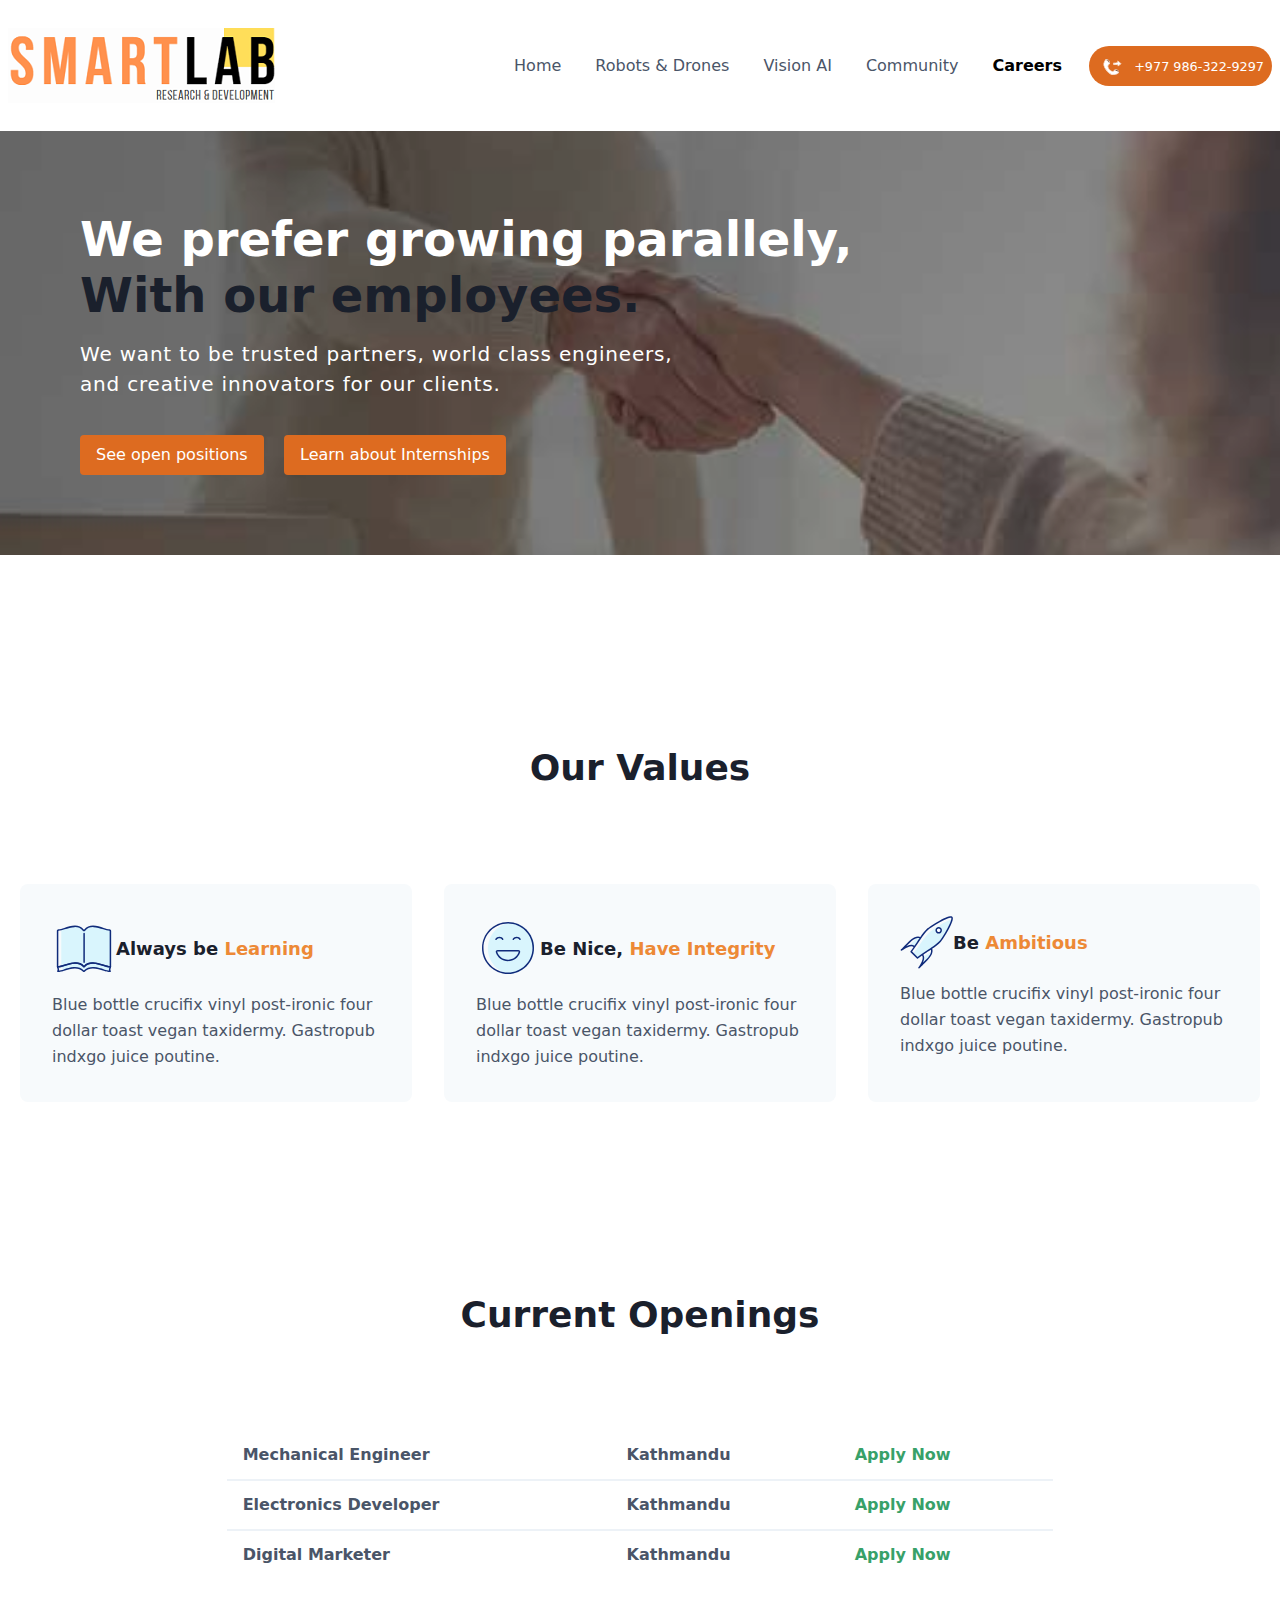
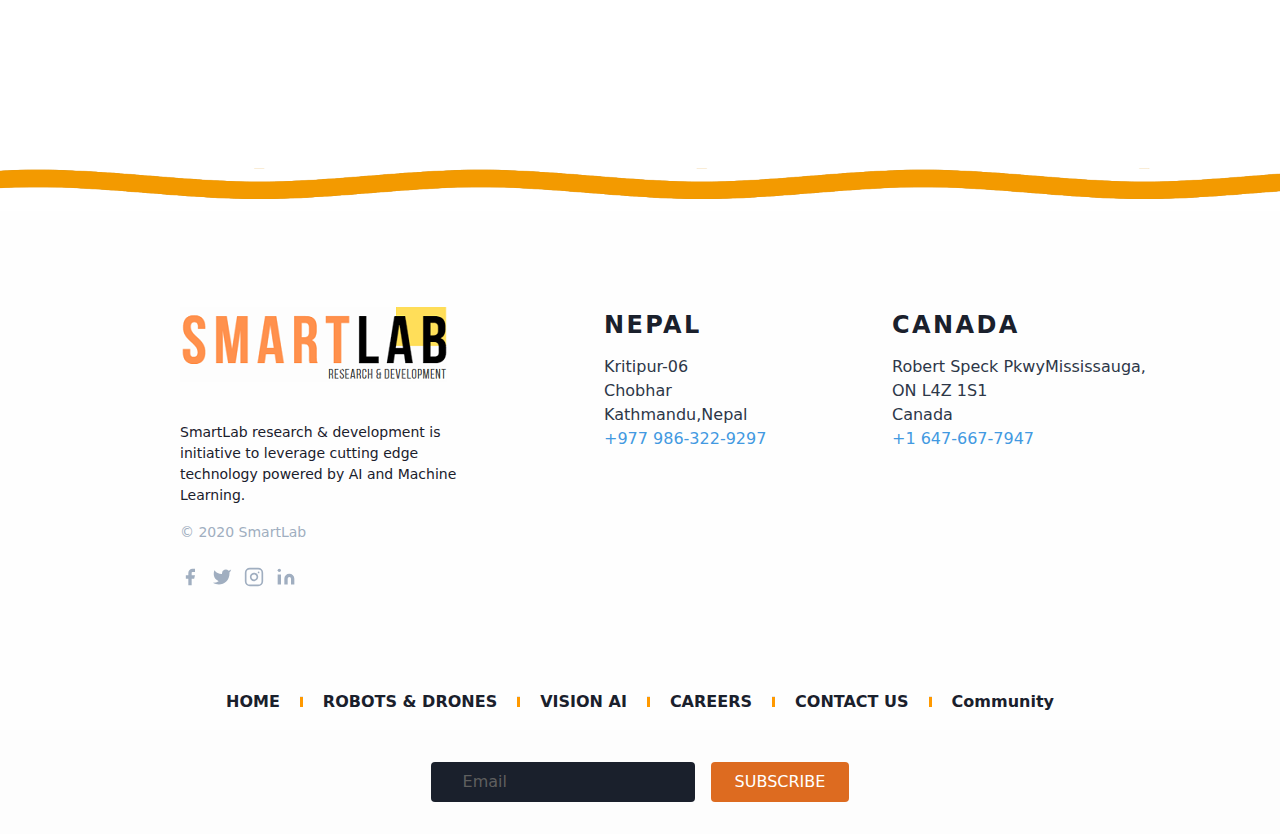
==== carrers/index.html @ 4c3795b8 "svsf" ====
<!DOCTYPE html>
<html lang="en">

<head>
    <meta charset="UTF-8">
    <meta name="viewport" content="width=device-width, initial-scale=1.0">
    <title>Smart Lab || Work with us</title>
    <meta title="Smart Lab || Work with us">
    <meta name="Description" content="We are always waiting for some Intelligent, Hard working and Passionate engineers to fulfill us.">
    <meta name="Keywords" content="smartlab jobs, openings in smartlab,why smartlab,drone jobs nepal,robotics jobs nepal">
    <link rel="shortcut icon" href="../favicon.ico">
    <link rel="stylesheet" href="../css/tail.css">
    <link rel="stylesheet" href="../css/style.css">
</head>

<body>
    <div>
        <header class="text-gray-700 body-font md:py-5">
            <div class="container mx-auto flex flex-wrap p-2 flex-col md:flex-row items-center">
                <a class="flex title-font font-medium items-center text-gray-900 mb-4 md:mb-0">
                    <img src="../images/smart_logo.png" alt="logo">
                </a>
                <nav class="md:ml-auto flex flex-wrap items-center text-base justify-center" id="navtop">
                    <a class="mr-5 hover:text-gray-900" href="/">Home</a>
                    <a class="mr-5 hover:text-gray-900" href="/robotics-and-drones-in-nepal/">Robots & Drones</a>
                    <a class="mr-5 hover:text-gray-900" href="/vision-ai/">Vision AI</a>
                    <a class="mr-5 hover:text-gray-900" href="/blog/">Community</a>
                    <a class="mr-5 hover:text-gray-900 active" href="/carrers/">Careers</a>
                </nav>
                <button
                    class="inline-flex items-center bg-orange-600  border-0 py-1 px-2 focus:outline-none hover:bg-orange-500 rounded-full text-white mt-4 md:mt-0">
                    <img src="../images/call.svg" alt="call" class="h-8 w-8" id="call">&nbsp;
                    <a href="tel:+977 986 322 9297"><span style="font-size: 0.8rem;">+977 986-322-9297</span></a>
                </button>
            </div>
        </header>
        <div class="imgsection flex justify-center items-center mb-24"
            style="background-image: url('../images/carr.jpg');background-repeat: no-repeat;background-size: cover;background-position: center;">
            <div class="overlay p-10 sm:p-20">
                <h1 class="title-font sm:text-4xl text-2xl mb-4 font-medium text-white  title1" id="title">
                    We prefer growing parallely,<span class="text-gray-900">
                        <br id="aa">With our employees.</span>
                </h1>
                <p class="mb-4 text-white" id="tex2">
                    We want to be trusted partners, world class engineers,<br> and creative innovators for our clients.
                </p>
                <button
                    class="inline-flex items-center bg-orange-600  border-0 py-2 px-4 focus:outline-none hover:bg-orange-500 rounded text-white mt-5">
                    See open positions
                </button>
                &nbsp;&nbsp;
                <button
                    class="inline-flex items-center bg-orange-600  border-0 py-2 px-4 focus:outline-none hover:bg-orange-500 rounded text-white mt-3 sm:mt-0">
                    Learn about Internships
                </button>
            </div>
        </div>
    </div>



    <section class="text-gray-700 body-font">
        <div class="container px-5 py-24 mx-auto">
            <div class="flex flex-col text-center w-full mb-20">
                <h2 class="sm:text-4xl text-2xl text-lg font-medium title-font mb-4 text-gray-900" id="title">Our Values
                </h2>
            </div>
            <div class="flex flex-wrap -m-4">
                <div class="p-4 md:w-1/3">
                    <div class="flex rounded-lg h-full bg-gray-100 p-8 flex-col">
                        <div class="flex items-center mb-3">
                            <img src="../images/learning.svg" alt="learning">
                            <h2 class="text-gray-900 text-lg title-font font-medium" id="val">Always be <span
                                    class="text-orange-500">Learning</span></h2>
                        </div>
                        <div class="flex-grow">
                            <p class="leading-relaxed text-base">Blue bottle crucifix vinyl post-ironic four dollar
                                toast vegan taxidermy. Gastropub indxgo juice poutine.</p>

                        </div>
                    </div>
                </div>
                <div class="p-4 md:w-1/3">
                    <div class="flex rounded-lg h-full bg-gray-100 p-8 flex-col">
                        <div class="flex items-center mb-3">
                            <img src="../images/happy.svg" alt="happy">
                            <h2 class="text-gray-900 text-lg title-font font-medium" id="val">Be Nice, <span
                                    class="text-orange-500">Have Integrity</span></h2>
                        </div>
                        <div class="flex-grow">
                            <p class="leading-relaxed text-base">Blue bottle crucifix vinyl post-ironic four dollar
                                toast vegan taxidermy. Gastropub indxgo juice poutine.</p>
                        </div>
                    </div>
                </div>
                <div class="p-4 md:w-1/3">
                    <div class="flex rounded-lg h-full bg-gray-100 p-8 flex-col">
                        <div class="flex items-center mb-3">
                            <img src="../images/ambitious.svg" alt="ambitious">
                            <h2 class="text-gray-900 text-lg title-font font-medium" id="val">Be <span
                                    class="text-orange-500">Ambitious</span></h2>
                        </div>
                        <div class="flex-grow">
                            <p class="leading-relaxed text-base">Blue bottle crucifix vinyl post-ironic four dollar
                                toast vegan taxidermy. Gastropub indxgo juice poutine.</p>
                        </div>
                    </div>
                </div>
            </div>
        </div>
    </section>


    <section class="text-gray-700 body-font">
        <div class="container px-5 py-24 mx-auto">
            <div class="flex flex-col text-center w-full mb-20">
                <h2 class="sm:text-4xl text-2xl text-lg font-medium title-font mb-4 text-gray-900" id="title">Current
                    Openings
                </h2>
            </div>
            <div class="lg:w-2/3 w-full mx-auto overflow-auto">
                <table class="table-auto w-full text-left whitespace-no-wrap">
                    <tbody>
                        <tr>
                            <td class="px-4 py-3"><strong>Mechanical Engineer</strong></td>
                            <td class="px-4 py-3" id="val">Kathmandu</td>
                            <td class="px-4 py-3 text-green-600" id="val"><a href="#">Apply Now</a></td>
                        </tr>
                        <tr>
                            <td class="border-t-2 border-gray-200 px-4 py-3"><strong>Electronics Developer</strong></td>
                            <td class="border-t-2 border-gray-200 px-4 py-3" id="val">Kathmandu</td>
                            <td class="border-t-2 border-gray-200 px-4 py-3 text-green-600" id="val"><a href="#">Apply
                                    Now</a></td>

                        </tr>
                        <tr>
                            <td class="border-t-2 border-gray-200 px-4 py-3"><strong>Digital Marketer</strong></td>
                            <td class="border-t-2 border-gray-200 px-4 py-3" id="val">Kathmandu</td>
                            <td class="border-t-2 border-gray-200 px-4 py-3 text-green-600" id="val"><a href="#">Apply
                                    Now</a></td>

                        </tr>
                    </tbody>
                </table>
            </div>
        </div>
    </section>
    <div class="foot">
        <div class="container mx-auto flex flex-wrap p-2 flex-col md:flex-row items-center bg-gray-900">
            <nav class="md:ml-auto flex flex-wrap items-center text-base justify-center">
                <a class="mr-5 text-white" href="/">Home</a>
                <a class="mr-5 text-white" href="/robotics-and-drones-in-nepal/">Robots & Drones</a>
                <a class="mr-5 text-white" href="/vision-ai/">Vision AI</a>
                <a class="mr-5 text-white" href="/blog/">Community</a>
                <a class="mr-5 text-white" href="/carrers/">Careers</a>
            </nav>
        </div>
    </div>
    <img src="../images/a.png" alt="bott" class="mt-20">
    <section class="text-white body-font" style="background-color: rgb(254, 254, 254);">
        <div class="container px-5 py-24 mx-auto">
            <div class="flex flex-wrap -mx-4 -my-8">
                <div class="py-8 px-4 lg:w-1/3">
                    <div class="h-full flex items-start">
                        <div class="w-full flex-shrink-0 md:mx-auto mx-auto text-center md:text-left md:pl-20 md:ml-20">
                            <a
                                class="flex title-font font-medium items-center md:justify-start justify-center text-gray-900">
                                <img src="../images/smart_logo.png" alt="log">
                            </a>
                            <p class="mt-10 text-sm text-gray-900 pl-6 pr-4 md:px-0">SmartLab research & development is
                                initiative to
                                leverage cutting edge technology powered by AI and Machine Learning.</p>
                            <p class="text-gray-500 text-sm text-center sm:text-left mt-4">© 2020 SmartLab
                            </p>
                            <span class="inline-flex lg:ml-auto  mt-6 w-full justify-center md:justify-start md:w-auto">
                                <a class="text-gray-500">
                                    <svg fill="currentColor" stroke-linecap="round" stroke-linejoin="round"
                                        stroke-width="2" class="w-5 h-5" viewBox="0 0 24 24">
                                        <path d="M18 2h-3a5 5 0 00-5 5v3H7v4h3v8h4v-8h3l1-4h-4V7a1 1 0 011-1h3z"></path>
                                    </svg>
                                </a>
                                <a class="ml-3 text-gray-500">
                                    <svg fill="currentColor" stroke-linecap="round" stroke-linejoin="round"
                                        stroke-width="2" class="w-5 h-5" viewBox="0 0 24 24">
                                        <path
                                            d="M23 3a10.9 10.9 0 01-3.14 1.53 4.48 4.48 0 00-7.86 3v1A10.66 10.66 0 013 4s-4 9 5 13a11.64 11.64 0 01-7 2c9 5 20 0 20-11.5a4.5 4.5 0 00-.08-.83A7.72 7.72 0 0023 3z">
                                        </path>
                                    </svg>
                                </a>
                                <a class="ml-3 text-gray-500">
                                    <svg fill="none" stroke="currentColor" stroke-linecap="round"
                                        stroke-linejoin="round" stroke-width="2" class="w-5 h-5" viewBox="0 0 24 24">
                                        <rect width="20" height="20" x="2" y="2" rx="5" ry="5"></rect>
                                        <path d="M16 11.37A4 4 0 1112.63 8 4 4 0 0116 11.37zm1.5-4.87h.01"></path>
                                    </svg>
                                </a>
                                <a class="ml-3 text-gray-500">
                                    <svg fill="currentColor" stroke="currentColor" stroke-linecap="round"
                                        stroke-linejoin="round" stroke-width="0" class="w-5 h-5" viewBox="0 0 24 24">
                                        <path stroke="none"
                                            d="M16 8a6 6 0 016 6v7h-4v-7a2 2 0 00-2-2 2 2 0 00-2 2v7h-4v-7a6 6 0 016-6zM2 9h4v12H2z">
                                        </path>
                                        <circle cx="4" cy="4" r="2" stroke="none"></circle>
                                    </svg>
                                </a>
                            </span>
                        </div>
                    </div>
                </div>
                <div class="py-4 md:py-8 px-4 lg:w-1/3">
                    <div class="h-full flex items-start">
                        <div class="flex-grow pl-10 md:pl-20 md:ml-20">
                            <h2 class="title-font font-medium  tracking-widest text-sm mb-3 text-gray-900"
                                style="font-size:1.5rem ;"><strong><b>NEPAL</b></strong></h2>
                            <nav class="list-none mb-10">
                                <li>
                                    <a class="text-gray-800">Kritipur-06</a>
                                </li>
                                <li>
                                    <a class="text-gray-800">Chobhar</a>
                                </li>
                                <li>
                                    <a class="text-gray-800">Kathmandu,Nepal</a>
                                </li>
                                <li>
                                    <a href="tel:+977 986 322 9297" class="text-blue-500"><span>+977
                                            986-322-9297</span></a>
                                </li>
                            </nav>
                        </div>
                    </div>
                </div>
                <div class="py-4 md:py-8 px-4 lg:w-1/3">
                    <div class="h-full flex items-start">
                        <div class="flex-grow pl-10 md:pl-6">
                            <h2 class="title-font font-medium  tracking-widest text-sm mb-3 text-gray-900"
                                style="font-size:1.5rem ;"><strong><b>CANADA</b></strong></h2>
                            <nav class="list-none mb-10">
                                <li>
                                    <a class="text-gray-800"> Robert Speck PkwyMississauga,<br> ON L4Z 1S1
                                </li>
                                <li>
                                    <a class="text-gray-800">Canada</a>
                                </li>
                                <li>
                                    <a href="tel:+1 647 667 7947" class="text-blue-500"><span>+1
                                            647-667-7947</span></a>
                                </li>
                            </nav>
                        </div>
                    </div>
                </div>
            </div>
        </div>
        <div class="container mx-auto flex flex-wrap pb-4 flex-col md:flex-row items-center">
            <nav class="mx-auto flex flex-wrap items-center text-base justify-center">
                <a class="ml-5 mr-5 text-gray-900" href="/"><strong>HOME</strong></a>
                <hr style="width: 3px;height: 10px;background-color:rgb(255, 153, 0) ;">
                <a class="ml-5 mr-5 text-gray-900" href="/robotics-and-drones-in-nepal/"><strong>ROBOTS & DRONES</strong></a>
                <hr style="width: 3px;height: 10px;background-color:rgb(255, 153, 0) ;">
                <a class="ml-5 mr-5 text-gray-900" href="/vision-ai/"><strong>VISION AI</strong></a>
                <hr style="width: 3px;height: 10px;background-color:rgb(255, 153, 0) ;">
                <a class="ml-5 mr-5 text-gray-900" href="/carrers/"><strong>CAREERS</strong></a>
                <hr style="width: 3px;height: 10px;background-color:rgb(255, 153, 0) ;">
                <a class="ml-5 mr-5 text-gray-900" href="/contact/"><strong>CONTACT US</strong></a>
                <hr style="width: 3px;height: 10px;background-color:rgb(255, 153, 0) ;">
                <a class="ml-5 mr-5 text-gray-900" href="/blog/"><strong>Community</strong></a>
            </nav>
        </div>
    </section>
    <footer class="text-gray-700 body-font mx-auto flex justify-center bg-gray-400"
        style="background-color: rgb(253, 253, 253);">
        <div class="">
            <div class="container px-5 py-8 flex flex-wrap mx-auto items-center">
                <div class="flex md:flex-no-wrap flex-wrap justify-center md:justify-start">
                    <input
                        class="sm:w-100 w-100 bg-gray-900 rounded sm:mr-4 mr-2 focus:outline-none focus:border-indigo-500 text-base py-2 mb-2 px-8 md:mb-0"
                        placeholder="Email" type="text">
                    <button
                        class="inline-flex text-white bg-orange-600 border-0 py-2 px-6 focus:outline-none hover:bg-orange-500 rounded mb-4 md:mb-0">SUBSCRIBE</button>
                </div>
            </div>
        </div>
    </footer>

    <script src="../js/app.js"></script>
</body>

</html>
---- css/tail.css ----
/*! normalize.css v8.0.1 | MIT License | github.com/necolas/normalize.css */html{line-height:1.15;-webkit-text-size-adjust:100%}body{margin:0}main{display:block}h1{font-size:2em;margin:.67em 0}hr{box-sizing:content-box;height:0;overflow:visible}pre{font-family:monospace,monospace;font-size:1em}a{background-color:transparent}abbr[title]{border-bottom:0;text-decoration:underline;-webkit-text-decoration:underline dotted;text-decoration:underline dotted}b,strong{font-weight:bolder}code,kbd,samp{font-family:monospace,monospace;font-size:1em}small{font-size:80%}sub,sup{font-size:75%;line-height:0;position:relative;vertical-align:baseline}sub{bottom:-0.25em}sup{top:-0.5em}img{border-style:none}button,input,optgroup,select,textarea{font-family:inherit;font-size:100%;line-height:1.15;margin:0}button,input{overflow:visible}button,select{text-transform:none}button,[type="button"],[type="reset"],[type="submit"]{-webkit-appearance:button}button::-moz-focus-inner,[type="button"]::-moz-focus-inner,[type="reset"]::-moz-focus-inner,[type="submit"]::-moz-focus-inner{border-style:none;padding:0}button:-moz-focusring,[type="button"]:-moz-focusring,[type="reset"]:-moz-focusring,[type="submit"]:-moz-focusring{outline:1px dotted ButtonText}fieldset{padding:.35em .75em .625em}legend{box-sizing:border-box;color:inherit;display:table;max-width:100%;padding:0;white-space:normal}progress{vertical-align:baseline}textarea{overflow:auto}[type="checkbox"],[type="radio"]{box-sizing:border-box;padding:0}[type="number"]::-webkit-inner-spin-button,[type="number"]::-webkit-outer-spin-button{height:auto}[type="search"]{-webkit-appearance:textfield;outline-offset:-2px}[type="search"]::-webkit-search-decoration{-webkit-appearance:none}::-webkit-file-upload-button{-webkit-appearance:button;font:inherit}details{display:block}summary{display:list-item}template{display:none}[hidden]{display:none}blockquote,dl,dd,h1,h2,h3,h4,h5,h6,hr,figure,p,pre{margin:0}button{background-color:transparent;background-image:none}button:focus{outline:1px dotted;outline:5px auto -webkit-focus-ring-color}fieldset{margin:0;padding:0}ol,ul{list-style:none;margin:0;padding:0}html{font-family:system-ui,-apple-system,BlinkMacSystemFont,"Segoe UI",Roboto,"Helvetica Neue",Arial,"Noto Sans",sans-serif,"Apple Color Emoji","Segoe UI Emoji","Segoe UI Symbol","Noto Color Emoji";line-height:1.5}*,::before,::after{box-sizing:border-box;border-width:0;border-style:solid;border-color:#e2e8f0}hr{border-top-width:1px}img{border-style:solid}textarea{resize:vertical}input::-moz-placeholder,textarea::-moz-placeholder{color:#a0aec0}input:-ms-input-placeholder,textarea:-ms-input-placeholder{color:#a0aec0}input::-ms-input-placeholder,textarea::-ms-input-placeholder{color:#a0aec0}input::placeholder,textarea::placeholder{color:#a0aec0}button,[role="button"]{cursor:pointer}table{border-collapse:collapse}h1,h2,h3,h4,h5,h6{font-size:inherit;font-weight:inherit}a{color:inherit;text-decoration:inherit}button,input,optgroup,select,textarea{padding:0;line-height:inherit;color:inherit}pre,code,kbd,samp{font-family:Menlo,Monaco,Consolas,"Liberation Mono","Courier New",monospace}img,svg,video,canvas,audio,iframe,embed,object{display:block}img,video{max-width:100%;height:auto}@-webkit-keyframes spin{from{transform:rotate(0deg)}to{transform:rotate(360deg)}}@keyframes spin{from{transform:rotate(0deg)}to{transform:rotate(360deg)}}@-webkit-keyframes ping{0%{transform:scale(1);opacity:1}75%,100%{transform:scale(2);opacity:0}}@keyframes ping{0%{transform:scale(1);opacity:1}75%,100%{transform:scale(2);opacity:0}}@-webkit-keyframes pulse{0%,100%{opacity:1}50%{opacity:.5}}@keyframes pulse{0%,100%{opacity:1}50%{opacity:.5}}@-webkit-keyframes bounce{0%,100%{transform:translateY(-25%);-webkit-animation-timing-function:cubic-bezier(0.8,0,1,1);animation-timing-function:cubic-bezier(0.8,0,1,1)}50%{transform:translateY(0);-webkit-animation-timing-function:cubic-bezier(0,0,0.2,1);animation-timing-function:cubic-bezier(0,0,0.2,1)}}@keyframes bounce{0%,100%{transform:translateY(-25%);-webkit-animation-timing-function:cubic-bezier(0.8,0,1,1);animation-timing-function:cubic-bezier(0.8,0,1,1)}50%{transform:translateY(0);-webkit-animation-timing-function:cubic-bezier(0,0,0.2,1);animation-timing-function:cubic-bezier(0,0,0.2,1)}}.container{width:100%}@media(min-width:640px){.container{max-width:640px}}@media(min-width:768px){.container{max-width:768px}}@media(min-width:1024px){.container{max-width:1024px}}@media(min-width:1280px){.container{max-width:1280px}}.bg-white{--bg-opacity:1;background-color:#fff;background-color:rgba(255,255,255,var(--bg-opacity))}.bg-gray-100{--bg-opacity:1;background-color:#f7fafc;background-color:rgba(247,250,252,var(--bg-opacity))}.bg-gray-300{--bg-opacity:1;background-color:#e2e8f0;background-color:rgba(226,232,240,var(--bg-opacity))}.bg-gray-400{--bg-opacity:1;background-color:#cbd5e0;background-color:rgba(203,213,224,var(--bg-opacity))}.bg-gray-900{--bg-opacity:1;background-color:#1a202c;background-color:rgba(26,32,44,var(--bg-opacity))}.bg-orange-600{--bg-opacity:1;background-color:#dd6b20;background-color:rgba(221,107,32,var(--bg-opacity))}.bg-blue-100{--bg-opacity:1;background-color:#ebf8ff;background-color:rgba(235,248,255,var(--bg-opacity))}.bg-indigo-100{--bg-opacity:1;background-color:#ebf4ff;background-color:rgba(235,244,255,var(--bg-opacity))}.bg-indigo-500{--bg-opacity:1;background-color:#667eea;background-color:rgba(102,126,234,var(--bg-opacity))}.hover\:bg-orange-500:hover{--bg-opacity:1;background-color:#ed8936;background-color:rgba(237,137,54,var(--bg-opacity))}.border-gray-200{--border-opacity:1;border-color:#edf2f7;border-color:rgba(237,242,247,var(--border-opacity))}.focus\:border-indigo-500:focus{--border-opacity:1;border-color:#667eea;border-color:rgba(102,126,234,var(--border-opacity))}.rounded{border-radius:.25rem}.rounded-lg{border-radius:.5rem}.rounded-full{border-radius:9999px}.border-0{border-width:0}.border-4{border-width:4px}.border-t-2{border-top-width:2px}.block{display:block}.inline-block{display:inline-block}.flex{display:flex}.inline-flex{display:inline-flex}.table{display:table}.flex-col{flex-direction:column}.flex-wrap{flex-wrap:wrap}.items-start{align-items:flex-start}.items-end{align-items:flex-end}.items-center{align-items:center}.justify-start{justify-content:flex-start}.justify-center{justify-content:center}.flex-grow{flex-grow:1}.flex-shrink-0{flex-shrink:0}.font-medium{font-weight:500}.h-1{height:.25rem}.h-5{height:1.25rem}.h-8{height:2rem}.h-20{height:5rem}.h-48{height:12rem}.h-64{height:16rem}.h-full{height:100%}.text-sm{font-size:.875rem}.text-base{font-size:1rem}.text-lg{font-size:1.125rem}.text-xl{font-size:1.25rem}.text-2xl{font-size:1.5rem}.text-3xl{font-size:1.875rem}.leading-relaxed{line-height:1.625}.list-none{list-style-type:none}.-m-2{margin:-0.5rem}.-m-4{margin:-1rem}.mx-auto{margin-left:auto;margin-right:auto}.-mx-4{margin-left:-1rem;margin-right:-1rem}.-my-8{margin-top:-2rem;margin-bottom:-2rem}.mb-0{margin-bottom:0}.mb-1{margin-bottom:.25rem}.mt-2{margin-top:.5rem}.mr-2{margin-right:.5rem}.mb-2{margin-bottom:.5rem}.mt-3{margin-top:.75rem}.mb-3{margin-bottom:.75rem}.ml-3{margin-left:.75rem}.mt-4{margin-top:1rem}.mb-4{margin-bottom:1rem}.mt-5{margin-top:1.25rem}.mr-5{margin-right:1.25rem}.ml-5{margin-left:1.25rem}.mt-6{margin-top:1.5rem}.mb-6{margin-bottom:1.5rem}.mb-8{margin-bottom:2rem}.mt-10{margin-top:2.5rem}.mr-10{margin-right:2.5rem}.mb-10{margin-bottom:2.5rem}.mb-12{margin-bottom:3rem}.mt-20{margin-top:5rem}.mb-20{margin-bottom:5rem}.mb-24{margin-bottom:6rem}.object-cover{-o-object-fit:cover;object-fit:cover}.object-center{-o-object-position:center;object-position:center}.opacity-0{opacity:0}.hover\:opacity-100:hover{opacity:1}.focus\:outline-none:focus{outline:0}.overflow-auto{overflow:auto}.overflow-hidden{overflow:hidden}.p-2{padding:.5rem}.p-4{padding:1rem}.p-8{padding:2rem}.p-10{padding:2.5rem}.py-1{padding-top:.25rem;padding-bottom:.25rem}.py-2{padding-top:.5rem;padding-bottom:.5rem}.px-2{padding-left:.5rem;padding-right:.5rem}.py-3{padding-top:.75rem;padding-bottom:.75rem}.py-4{padding-top:1rem;padding-bottom:1rem}.px-4{padding-left:1rem;padding-right:1rem}.py-5{padding-top:1.25rem;padding-bottom:1.25rem}.px-5{padding-left:1.25rem;padding-right:1.25rem}.py-6{padding-top:1.5rem;padding-bottom:1.5rem}.px-6{padding-left:1.5rem;padding-right:1.5rem}.py-8{padding-top:2rem;padding-bottom:2rem}.px-8{padding-left:2rem;padding-right:2rem}.py-10{padding-top:2.5rem;padding-bottom:2.5rem}.px-10{padding-left:2.5rem;padding-right:2.5rem}.py-20{padding-top:5rem;padding-bottom:5rem}.py-24{padding-top:6rem;padding-bottom:6rem}.py-40{padding-top:10rem;padding-bottom:10rem}.pr-4{padding-right:1rem}.pb-4{padding-bottom:1rem}.pl-6{padding-left:1.5rem}.pb-10{padding-bottom:2.5rem}.pl-10{padding-left:2.5rem}.pt-20{padding-top:5rem}.absolute{position:absolute}.relative{position:relative}.inset-0{top:0;right:0;bottom:0;left:0}.resize-none{resize:none}.table-auto{table-layout:auto}.text-left{text-align:left}.text-center{text-align:center}.text-white{--text-opacity:1;color:#fff;color:rgba(255,255,255,var(--text-opacity))}.text-gray-500{--text-opacity:1;color:#a0aec0;color:rgba(160,174,192,var(--text-opacity))}.text-gray-700{--text-opacity:1;color:#4a5568;color:rgba(74,85,104,var(--text-opacity))}.text-gray-800{--text-opacity:1;color:#2d3748;color:rgba(45,55,72,var(--text-opacity))}.text-gray-900{--text-opacity:1;color:#1a202c;color:rgba(26,32,44,var(--text-opacity))}.text-orange-500{--text-opacity:1;color:#ed8936;color:rgba(237,137,54,var(--text-opacity))}.text-orange-600{--text-opacity:1;color:#dd6b20;color:rgba(221,107,32,var(--text-opacity))}.text-orange-700{--text-opacity:1;color:#c05621;color:rgba(192,86,33,var(--text-opacity))}.text-green-600{--text-opacity:1;color:#38a169;color:rgba(56,161,105,var(--text-opacity))}.text-blue-500{--text-opacity:1;color:#4299e1;color:rgba(66,153,225,var(--text-opacity))}.text-blue-600{--text-opacity:1;color:#3182ce;color:rgba(49,130,206,var(--text-opacity))}.text-blue-900{--text-opacity:1;color:#2a4365;color:rgba(42,67,101,var(--text-opacity))}.text-indigo-500{--text-opacity:1;color:#667eea;color:rgba(102,126,234,var(--text-opacity))}.hover\:text-gray-900:hover{--text-opacity:1;color:#1a202c;color:rgba(26,32,44,var(--text-opacity))}.underline{text-decoration:underline}.tracking-wider{letter-spacing:.05em}.tracking-widest{letter-spacing:.1em}.whitespace-no-wrap{white-space:nowrap}.w-5{width:1.25rem}.w-8{width:2rem}.w-10{width:2.5rem}.w-20{width:5rem}.w-1\/2{width:50%}.w-5\/6{width:83.333333%}.w-full{width:100%}.z-10{z-index:10}@media(min-width:640px){.sm\:container{width:100%}@media(min-width:640px){.sm\:container{max-width:640px}}@media(min-width:768px){.sm\:container{max-width:768px}}@media(min-width:1024px){.sm\:container{max-width:1024px}}@media(min-width:1280px){.sm\:container{max-width:1280px}}.sm\:flex-row{flex-direction:row}.sm\:flex-no-wrap{flex-wrap:nowrap}.sm\:h-32{height:8rem}.sm\:text-4xl{font-size:2.25rem}.sm\:mt-0{margin-top:0}.sm\:mb-0{margin-bottom:0}.sm\:mr-4{margin-right:1rem}.sm\:mr-10{margin-right:2.5rem}.sm\:p-20{padding:5rem}.sm\:py-10{padding-top:2.5rem;padding-bottom:2.5rem}.sm\:py-20{padding-top:5rem;padding-bottom:5rem}.sm\:text-left{text-align:left}.sm\:w-32{width:8rem}.sm\:w-1\/2{width:50%}}@media(min-width:768px){.md\:container{width:100%}@media(min-width:640px){.md\:container{max-width:640px}}@media(min-width:768px){.md\:container{max-width:768px}}@media(min-width:1024px){.md\:container{max-width:1024px}}@media(min-width:1280px){.md\:container{max-width:1280px}}.md\:flex-row{flex-direction:row}.md\:flex-no-wrap{flex-wrap:nowrap}.md\:items-start{align-items:flex-start}.md\:justify-start{justify-content:flex-start}.md\:mx-auto{margin-left:auto;margin-right:auto}.md\:mt-0{margin-top:0}.md\:mb-0{margin-bottom:0}.md\:ml-20{margin-left:5rem}.md\:ml-auto{margin-left:auto}.md\:px-0{padding-left:0;padding-right:0}.md\:py-5{padding-top:1.25rem;padding-bottom:1.25rem}.md\:py-8{padding-top:2rem;padding-bottom:2rem}.md\:pl-6{padding-left:1.5rem}.md\:pr-16{padding-right:4rem}.md\:pl-16{padding-left:4rem}.md\:pl-20{padding-left:5rem}.md\:text-left{text-align:left}.md\:w-auto{width:auto}.md\:w-1\/2{width:50%}.md\:w-1\/3{width:33.333333%}.md\:w-2\/3{width:66.666667%}.md\:w-1\/4{width:25%}}@media(min-width:1024px){.lg\:container{width:100%}@media(min-width:640px){.lg\:container{max-width:640px}}@media(min-width:768px){.lg\:container{max-width:768px}}@media(min-width:1024px){.lg\:container{max-width:1024px}}@media(min-width:1280px){.lg\:container{max-width:1280px}}.lg\:flex-grow{flex-grow:1}.lg\:mb-0{margin-bottom:0}.lg\:mr-40{margin-right:10rem}.lg\:ml-auto{margin-left:auto}.lg\:max-w-lg{max-width:32rem}.lg\:pr-24{padding-right:6rem}.lg\:pl-24{padding-left:6rem}.lg\:w-1\/3{width:33.333333%}.lg\:w-2\/3{width:66.666667%}.lg\:w-4\/5{width:80%}.lg\:w-full{width:100%}}@media(min-width:1280px){.xl\:container{width:100%}@media(min-width:640px){.xl\:container{max-width:640px}}@media(min-width:768px){.xl\:container{max-width:768px}}@media(min-width:1024px){.xl\:container{max-width:1024px}}@media(min-width:1280px){.xl\:container{max-width:1280px}}}
---- css/style.css ----
body{
    margin: 0;
    padding: 0;
    background-color: white;
    box-sizing: border-box;
}
#navtop a{
    padding: 7px;
}
a:hover{
    cursor: pointer;
    color: black;
}
#navtop a:hover{
    cursor: pointer;
    border-radius: 10px;
}
nav a:hover{
    cursor: pointer;
}
.active{
    font-weight: 700;
    color: black;
}
#mybtn{
    position: fixed;
    bottom: 10px;
    right: 10px;
}
.main{
    background: url("../images/backs2.png");
    background-repeat: no-repeat;
    background-position-x: center;
}
#title{
    font-weight: 800;
    line-height: normal;
}
.title1{
    font-size: 3rem;
}
#tex{
    font-weight: 400;
    letter-spacing: 0.05rem;
    color: rgb(73, 73, 73);
    font-size: 1.25rem;
}
#tex2{
    font-weight: 400;
    letter-spacing: 0.05rem;
    font-size: 1.25rem;
}

.men{
    height: 100%;
    background: transparent;
}
.men header{
    width: 100%;
}
.hh4{
    font-size: 1.5rem;
    color: rgb(0, 0, 0);
    text-decoration: underline;
    margin-bottom: 25px;
}
#hovimg img{
    transition: 1s ease;
    transform: scale(0.9);
    border-radius: 10px;
}
#hovimg:hover img{
    transform: scale(1);
}
.foot{
    position: fixed;
    bottom: 0;
    width: 100%;
    display: none;
}

#abcd{
    background-image: url("../images/back2.png");
    background-repeat: no-repeat;
    background-position-x: left;
}
.backimg{
    background-position: center;
    background-size: cover;
    background-repeat: no-repeat;
    height: 400px;
    width: 400px;
}
#titles{
    font-weight: bold;
    font-size: 2.5rem;
}
@media (max-width:600px){
    #aa{
        display: none;
    }
    .title1{
        font-size: 2.3rem;
    }
    .foot{
        display: block;
    }
    .main{
        background: white;
    }
    .title1{
        font-size: 2rem;
    }
    #abcd{
        background-position-x: left;
        background-size: cover;
    }
    #tex2{
        font-size: 1rem;
    }
    .backimg{
        background-position: center;
        background-size: cover;
        background-repeat: no-repeat;
        height: 150px;
        width: 150px;
    }
    #titles{
        font-weight: 700;
        font-size: 3rem;
    }
}
@media (max-width:1200px){
    #titles{
        font-weight: 700;
        font-size: 1.6rem;
    }
}
/* @media (min-width:900px){
    #ftt{
        padding-left: 40px;
        padding-right: 40px;
    }
}
@media (min-width:1100px){
    #ftt{
        padding-left: 120px;
        padding-right: 120px;
    }
} */
.overlay {
    background-color: rgba(0, 0, 0, 0.212);
    width: 100%;
    height: 100%;
  }
#val{
    font-weight: 700;
}
.aa{
    font-weight: 700;
    color: rgb(46, 46, 46);
    font-size: 1.6rem;
}
::placeholder{
    color: rgb(95, 95, 95) !important;
    font-weight: 500;
    font-size: 1rem;
}
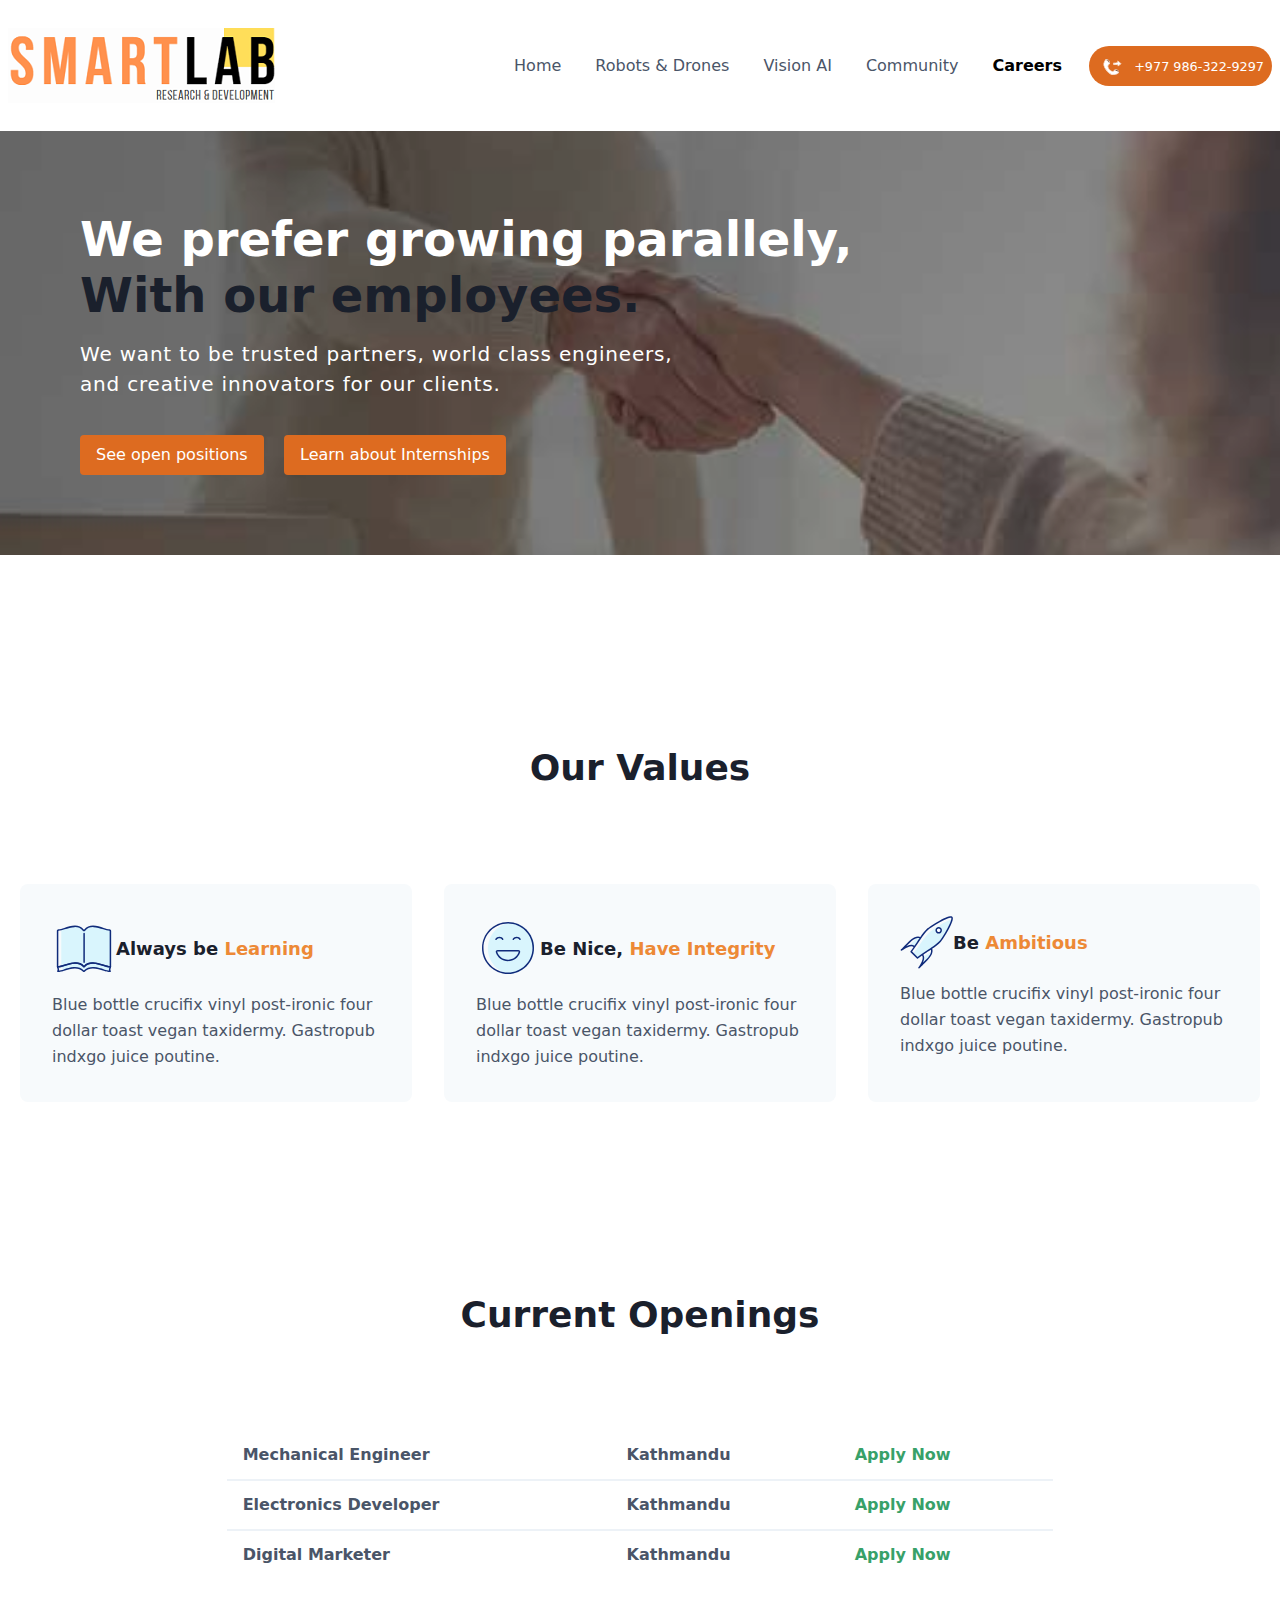
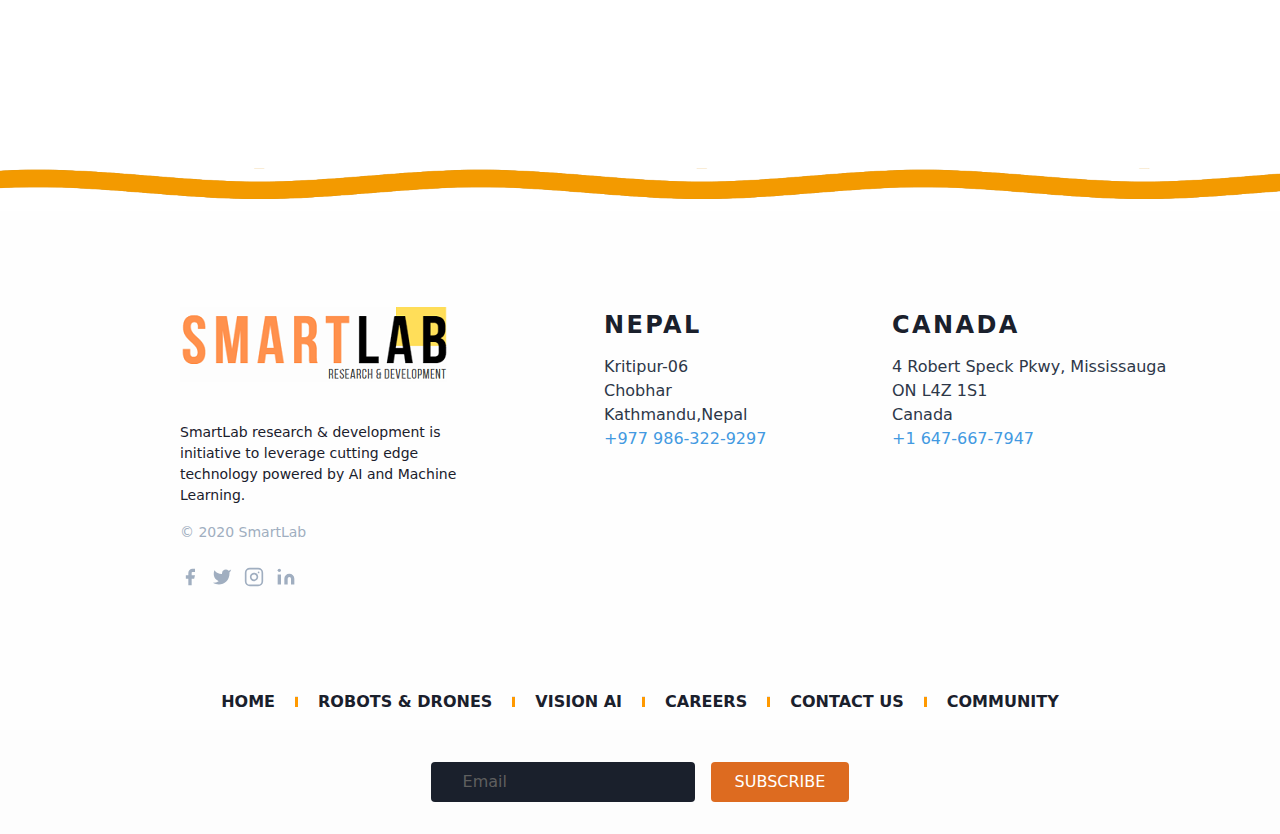
==== commit fb5a4b33: "sdfs" ====
--- a/carrers/index.html
+++ b/carrers/index.html
@@ -17,7 +17,7 @@
     <div>
         <header class="text-gray-700 body-font md:py-5">
             <div class="container mx-auto flex flex-wrap p-2 flex-col md:flex-row items-center">
-                <a class="flex title-font font-medium items-center text-gray-900 mb-4 md:mb-0">
+                <a class="flex title-font font-medium items-center text-gray-900 mb-4 md:mb-0" href="/">
                     <img src="../images/smart_logo.png" alt="logo">
                 </a>
                 <nav class="md:ml-auto flex flex-wrap items-center text-base justify-center" id="navtop">
@@ -237,7 +237,7 @@
                                 style="font-size:1.5rem ;"><strong><b>CANADA</b></strong></h2>
                             <nav class="list-none mb-10">
                                 <li>
-                                    <a class="text-gray-800"> Robert Speck PkwyMississauga,<br> ON L4Z 1S1
+                                    <a class="text-gray-800">4 Robert Speck Pkwy, Mississauga<br> ON L4Z 1S1
                                 </li>
                                 <li>
                                     <a class="text-gray-800">Canada</a>
@@ -264,7 +264,7 @@
                 <hr style="width: 3px;height: 10px;background-color:rgb(255, 153, 0) ;">
                 <a class="ml-5 mr-5 text-gray-900" href="/contact/"><strong>CONTACT US</strong></a>
                 <hr style="width: 3px;height: 10px;background-color:rgb(255, 153, 0) ;">
-                <a class="ml-5 mr-5 text-gray-900" href="/blog/"><strong>Community</strong></a>
+                <a class="ml-5 mr-5 text-gray-900" href="/blog/"><strong>COMMUNITY</strong></a>
             </nav>
         </div>
     </section>
--- a/css/style.css
+++ b/css/style.css
@@ -95,6 +95,10 @@
     font-weight: bold;
     font-size: 2.5rem;
 }
+.ifr{
+    height: 300px;
+    width: 500px;
+}
 @media (max-width:600px){
     #aa{
         display: none;
@@ -128,6 +132,10 @@
     #titles{
         font-weight: 700;
         font-size: 3rem;
+    }
+    .ifr{
+        height: auto;
+        width: auto;
     }
 }
 @media (max-width:1200px){
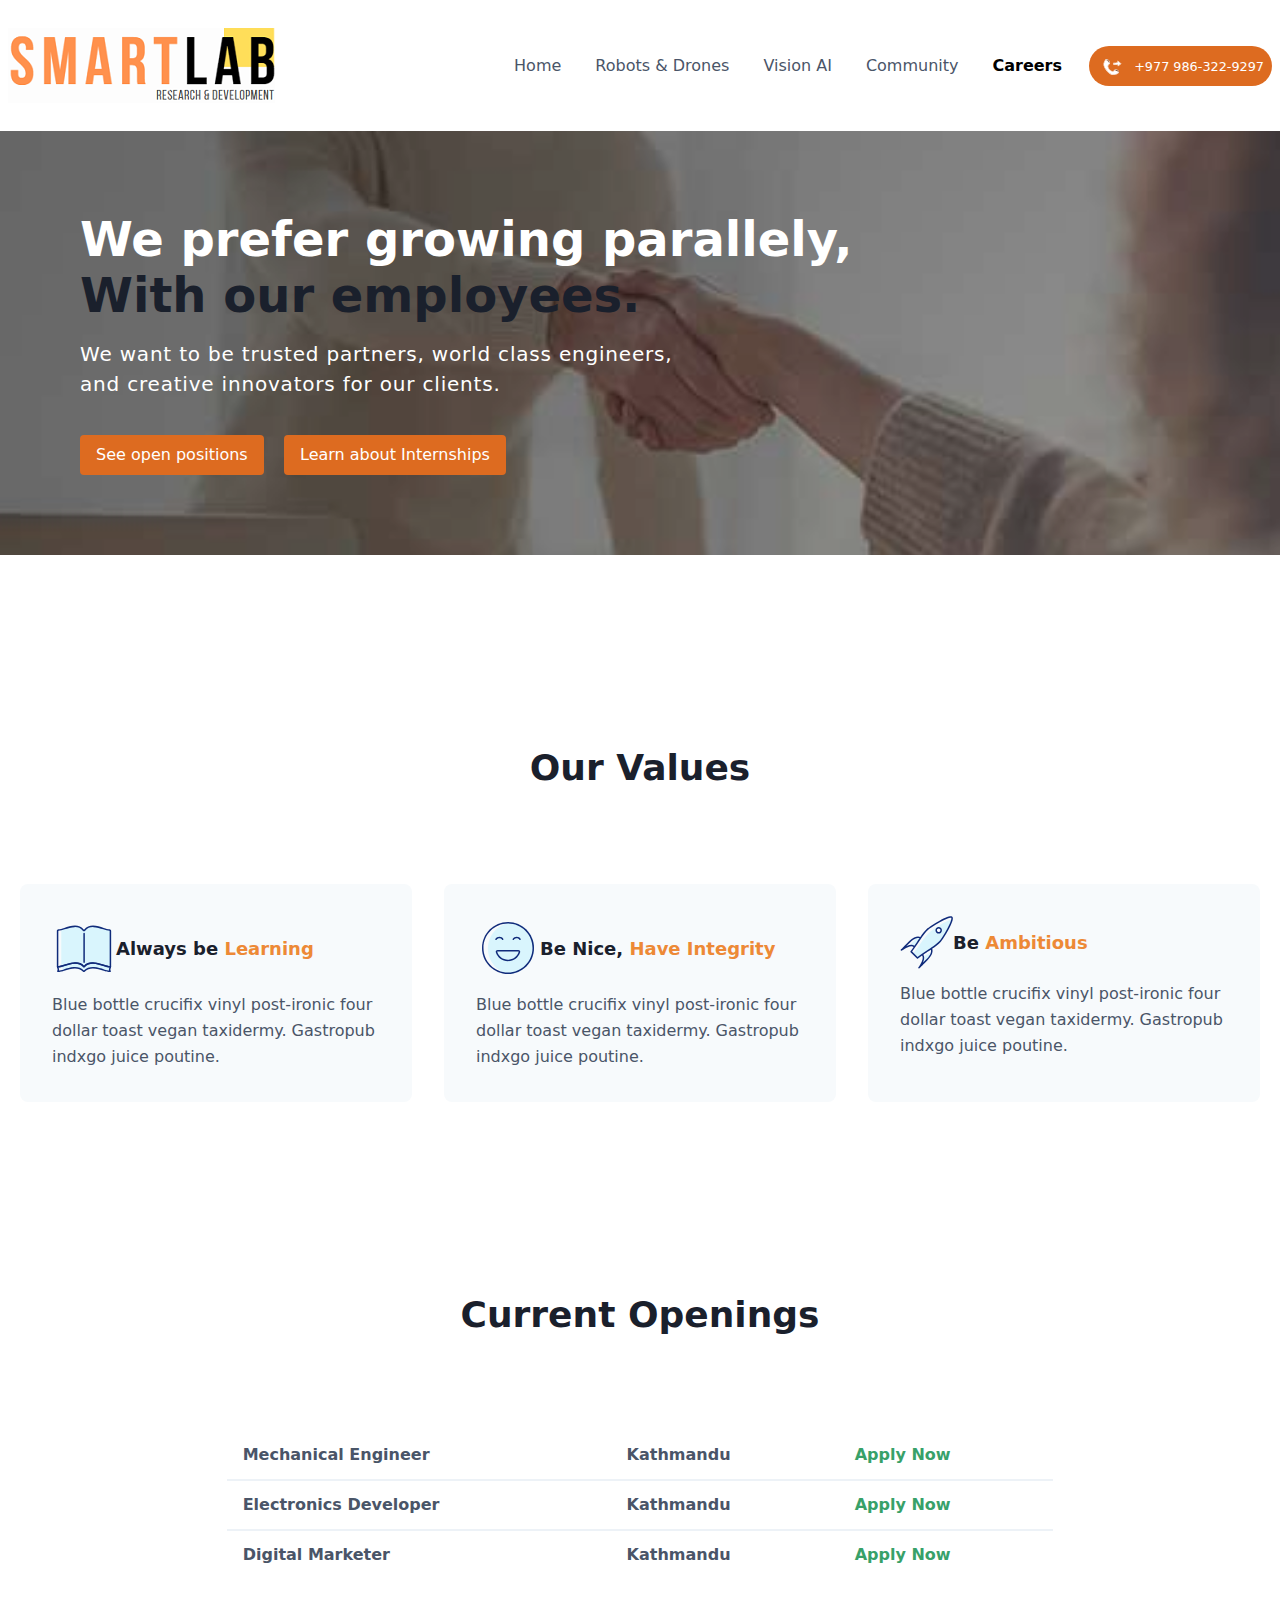
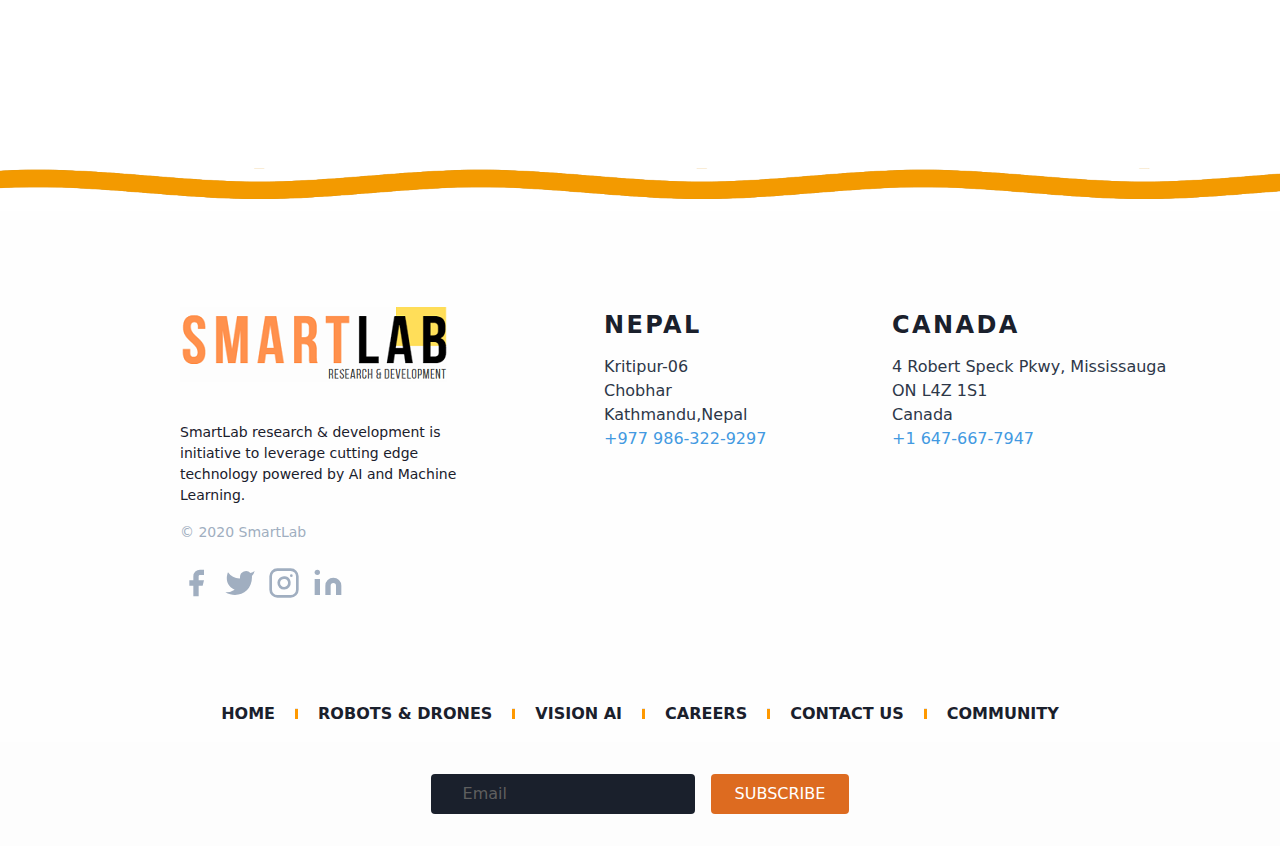
==== commit c58ccc90: "sfsfds" ====
--- a/carrers/index.html
+++ b/carrers/index.html
@@ -173,30 +173,30 @@
                             <p class="text-gray-500 text-sm text-center sm:text-left mt-4">© 2020 SmartLab
                             </p>
                             <span class="inline-flex lg:ml-auto  mt-6 w-full justify-center md:justify-start md:w-auto">
-                                <a class="text-gray-500">
+                                <a class="text-gray-500" target="_blank">
                                     <svg fill="currentColor" stroke-linecap="round" stroke-linejoin="round"
-                                        stroke-width="2" class="w-5 h-5" viewBox="0 0 24 24">
+                                        stroke-width="2" class="w-8 h-8" viewBox="0 0 24 24">
                                         <path d="M18 2h-3a5 5 0 00-5 5v3H7v4h3v8h4v-8h3l1-4h-4V7a1 1 0 011-1h3z"></path>
                                     </svg>
                                 </a>
-                                <a class="ml-3 text-gray-500">
+                                <a class="ml-3 text-gray-500" target="_blank">
                                     <svg fill="currentColor" stroke-linecap="round" stroke-linejoin="round"
-                                        stroke-width="2" class="w-5 h-5" viewBox="0 0 24 24">
+                                        stroke-width="2" class="w-8 h-8" viewBox="0 0 24 24">
                                         <path
                                             d="M23 3a10.9 10.9 0 01-3.14 1.53 4.48 4.48 0 00-7.86 3v1A10.66 10.66 0 013 4s-4 9 5 13a11.64 11.64 0 01-7 2c9 5 20 0 20-11.5a4.5 4.5 0 00-.08-.83A7.72 7.72 0 0023 3z">
                                         </path>
                                     </svg>
                                 </a>
-                                <a class="ml-3 text-gray-500">
+                                <a class="ml-3 text-gray-500" target="_blank">
                                     <svg fill="none" stroke="currentColor" stroke-linecap="round"
-                                        stroke-linejoin="round" stroke-width="2" class="w-5 h-5" viewBox="0 0 24 24">
+                                        stroke-linejoin="round" stroke-width="2" class="w-8 h-8" viewBox="0 0 24 24">
                                         <rect width="20" height="20" x="2" y="2" rx="5" ry="5"></rect>
                                         <path d="M16 11.37A4 4 0 1112.63 8 4 4 0 0116 11.37zm1.5-4.87h.01"></path>
                                     </svg>
                                 </a>
-                                <a class="ml-3 text-gray-500">
+                                <a class="ml-3 text-gray-500" href="https://www.linkedin.com/company/smartlabnepal/?viewAsMember=true" target="_blank">
                                     <svg fill="currentColor" stroke="currentColor" stroke-linecap="round"
-                                        stroke-linejoin="round" stroke-width="0" class="w-5 h-5" viewBox="0 0 24 24">
+                                        stroke-linejoin="round" stroke-width="0" class="w-8 h-8" viewBox="0 0 24 24">
                                         <path stroke="none"
                                             d="M16 8a6 6 0 016 6v7h-4v-7a2 2 0 00-2-2 2 2 0 00-2 2v7h-4v-7a6 6 0 016-6zM2 9h4v12H2z">
                                         </path>
